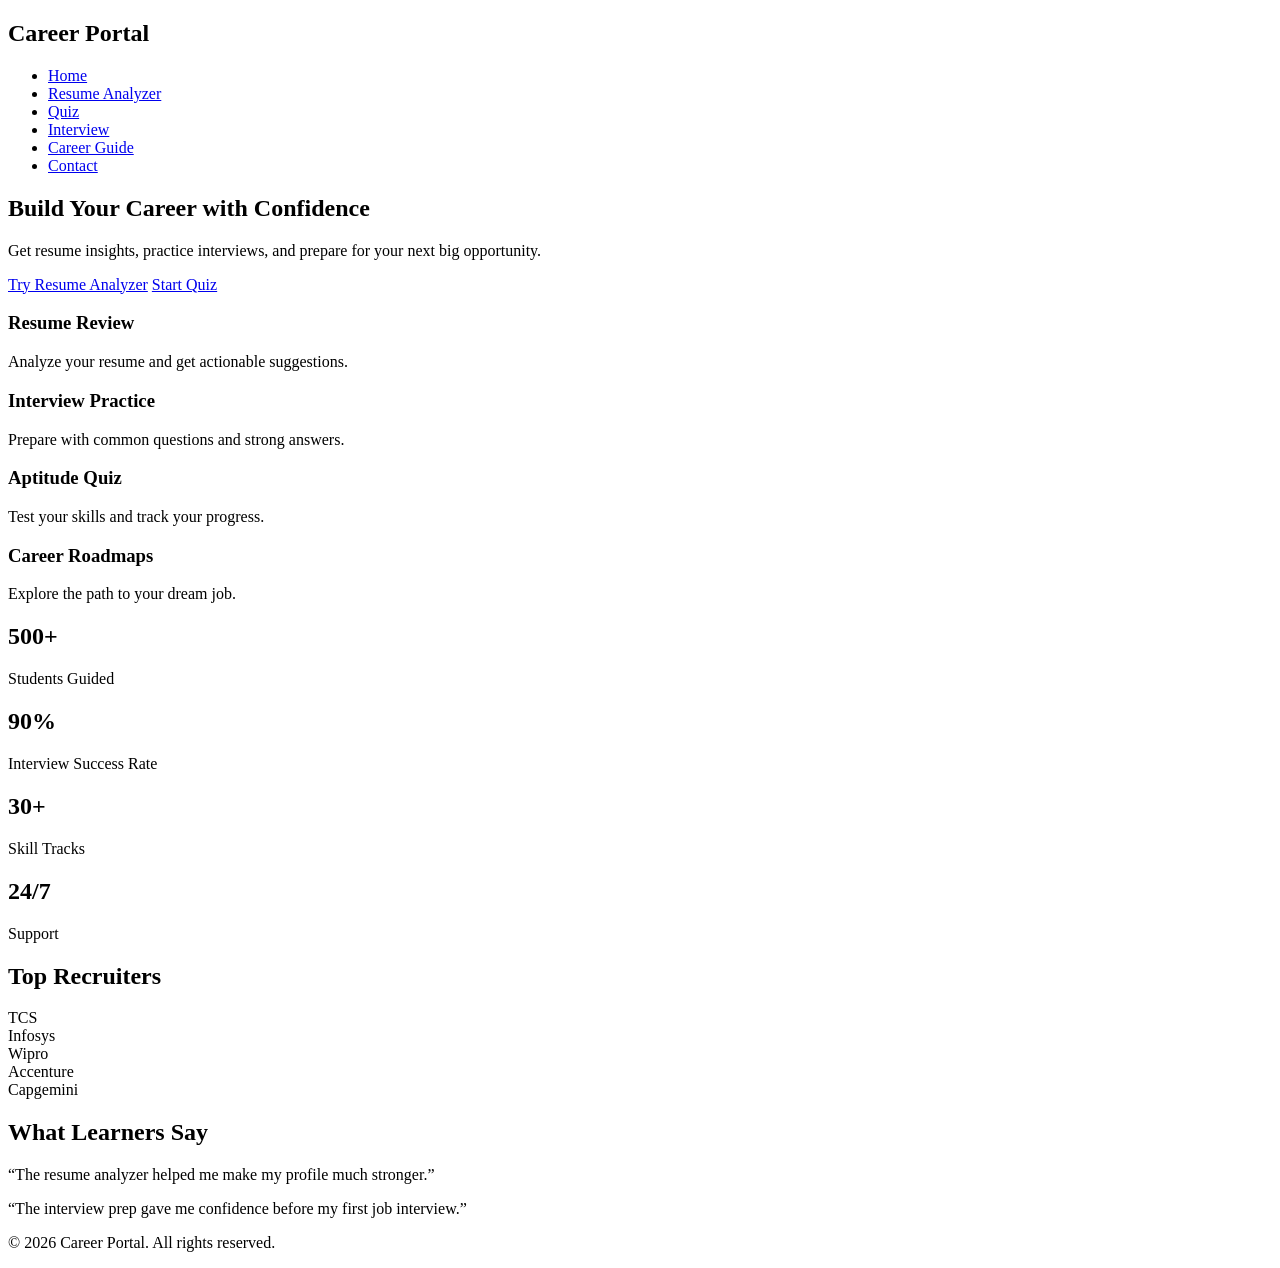
==== index.html @ 8e72afb0 "Add files via upload" ====
<!DOCTYPE html>
<html lang="en">
<head>
    <meta charset="UTF-8">
    <meta name="viewport" content="width=device-width, initial-scale=1.0">
    <title>Career Portal</title>
    <link rel="stylesheet" href="style.css">
</head>
<body>
    <nav>
        <h2>Career Portal</h2>
        <ul>
            <li><a href="index.html">Home</a></li>
            <li><a href="resume.html">Resume Analyzer</a></li>
            <li><a href="quiz.html">Quiz</a></li>
            <li><a href="interview.html">Interview</a></li>
            <li><a href="career.html">Career Guide</a></li>
            <li><a href="contact.html">Contact</a></li>
        </ul>
    </nav>

    <section class="hero">
        <div class="hero-content">
            <h1>Build Your Career with Confidence</h1>
            <p>Get resume insights, practice interviews, and prepare for your next big opportunity.</p>
            <a class="btn" href="resume.html">Try Resume Analyzer</a>
            <a class="btn2" href="quiz.html">Start Quiz</a>
        </div>
    </section>

    <section class="features">
        <div class="feature-card">
            <h3>Resume Review</h3>
            <p>Analyze your resume and get actionable suggestions.</p>
        </div>
        <div class="feature-card">
            <h3>Interview Practice</h3>
            <p>Prepare with common questions and strong answers.</p>
        </div>
        <div class="feature-card">
            <h3>Aptitude Quiz</h3>
            <p>Test your skills and track your progress.</p>
        </div>
        <div class="feature-card">
            <h3>Career Roadmaps</h3>
            <p>Explore the path to your dream job.</p>
        </div>
    </section>

    <section class="stats">
        <div class="stat-box">
            <h2>500+</h2>
            <p>Students Guided</p>
        </div>
        <div class="stat-box">
            <h2>90%</h2>
            <p>Interview Success Rate</p>
        </div>
        <div class="stat-box">
            <h2>30+</h2>
            <p>Skill Tracks</p>
        </div>
        <div class="stat-box">
            <h2>24/7</h2>
            <p>Support</p>
        </div>
    </section>

    <section class="recruiters">
        <h1>Top Recruiters</h1>
        <div class="company-box">
            <div class="company">TCS</div>
            <div class="company">Infosys</div>
            <div class="company">Wipro</div>
            <div class="company">Accenture</div>
            <div class="company">Capgemini</div>
        </div>
    </section>

    <section class="testimonials">
        <h1>What Learners Say</h1>
        <div class="testimonial-card">
            <p>“The resume analyzer helped me make my profile much stronger.”</p>
        </div>
        <div class="testimonial-card">
            <p>“The interview prep gave me confidence before my first job interview.”</p>
        </div>
    </section>

    <footer>
        <p>© 2026 Career Portal. All rights reserved.</p>
    </footer>
</body>
</html>
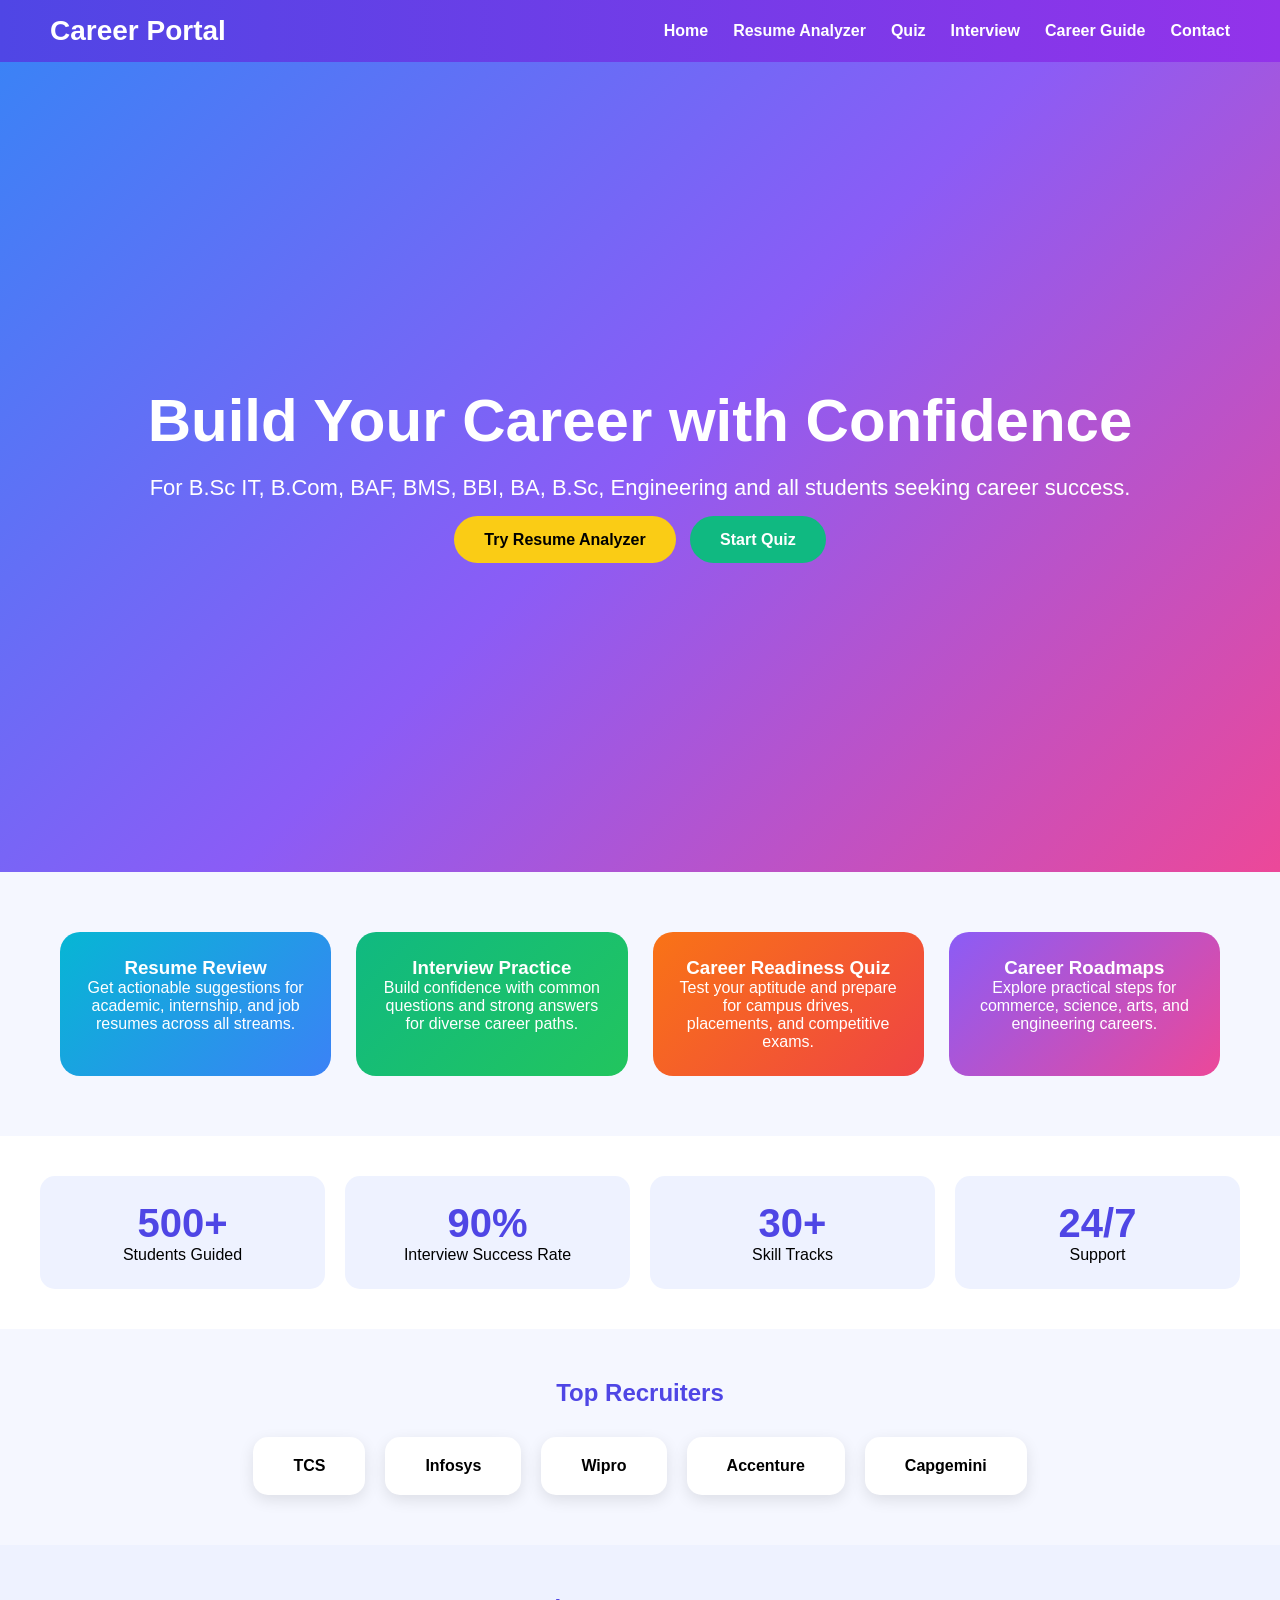
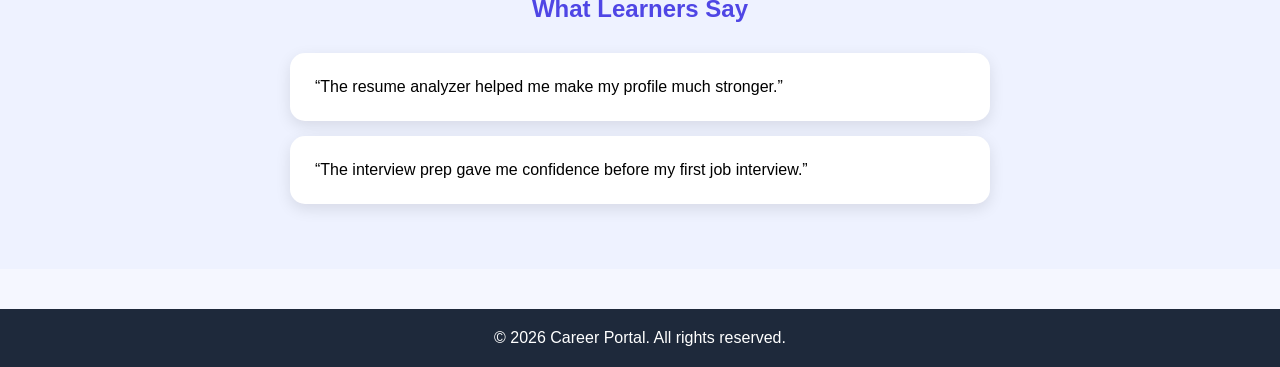
==== commit 77602709: "Add files via upload" ====
--- a/index.html
+++ b/index.html
@@ -22,7 +22,7 @@
     <section class="hero">
         <div class="hero-content">
             <h1>Build Your Career with Confidence</h1>
-            <p>Get resume insights, practice interviews, and prepare for your next big opportunity.</p>
+            <p>For B.Sc IT, B.Com, BAF, BMS, BBI, BA, B.Sc, Engineering and all students seeking career success.</p>
             <a class="btn" href="resume.html">Try Resume Analyzer</a>
             <a class="btn2" href="quiz.html">Start Quiz</a>
         </div>
@@ -31,19 +31,19 @@
     <section class="features">
         <div class="feature-card">
             <h3>Resume Review</h3>
-            <p>Analyze your resume and get actionable suggestions.</p>
+            <p>Get actionable suggestions for academic, internship, and job resumes across all streams.</p>
         </div>
         <div class="feature-card">
             <h3>Interview Practice</h3>
-            <p>Prepare with common questions and strong answers.</p>
+            <p>Build confidence with common questions and strong answers for diverse career paths.</p>
         </div>
         <div class="feature-card">
-            <h3>Aptitude Quiz</h3>
-            <p>Test your skills and track your progress.</p>
+            <h3>Career Readiness Quiz</h3>
+            <p>Test your aptitude and prepare for campus drives, placements, and competitive exams.</p>
         </div>
         <div class="feature-card">
             <h3>Career Roadmaps</h3>
-            <p>Explore the path to your dream job.</p>
+            <p>Explore practical steps for commerce, science, arts, and engineering careers.</p>
         </div>
     </section>
 
--- a/style.css
+++ b/style.css
@@ -0,0 +1,487 @@
+* {
+    margin: 0;
+    padding: 0;
+    box-sizing: border-box;
+    font-family: 'Poppins', sans-serif;
+}
+
+body {
+    background: #f5f7ff;
+}
+
+/* NAVBAR */
+
+nav {
+    background: linear-gradient(90deg, #4f46e5, #9333ea);
+    padding: 15px 50px;
+    display: flex;
+    justify-content: space-between;
+    align-items: center;
+    position: sticky;
+    top: 0;
+    z-index: 1000;
+}
+
+nav h2 {
+    color: white;
+    font-size: 28px;
+}
+
+nav ul {
+    display: flex;
+    list-style: none;
+}
+
+nav ul li {
+    margin-left: 25px;
+}
+
+nav ul li a {
+    text-decoration: none;
+    color: white;
+    font-weight: 600;
+    transition: .3s;
+}
+
+nav ul li a:hover {
+    color: #facc15;
+}
+
+/* HERO */
+
+.hero {
+    height: 90vh;
+    display: flex;
+    justify-content: center;
+    align-items: center;
+    text-align: center;
+    background: linear-gradient(135deg,
+            #3b82f6,
+            #8b5cf6,
+            #ec4899);
+    color: white;
+    padding: 20px;
+}
+
+.hero-content h1 {
+    font-size: 60px;
+    margin-bottom: 20px;
+}
+
+.hero-content p {
+    font-size: 22px;
+    margin-bottom: 30px;
+}
+
+.btn {
+    background: #facc15;
+    color: black;
+    padding: 15px 30px;
+    border-radius: 30px;
+    text-decoration: none;
+    font-weight: bold;
+    margin-right: 10px;
+}
+
+.btn:hover {
+    background: white;
+}
+
+.btn2 {
+    background: #10b981;
+    color: white;
+    padding: 15px 30px;
+    border-radius: 30px;
+    text-decoration: none;
+    font-weight: bold;
+}
+
+.btn2:hover {
+    background: #059669;
+}
+
+/* FEATURES */
+
+.features {
+    display: grid;
+    grid-template-columns: repeat(auto-fit, minmax(250px, 1fr));
+    gap: 25px;
+    padding: 60px;
+}
+
+.feature-card {
+    padding: 25px;
+    border-radius: 20px;
+    text-align: center;
+    color: white;
+    transition: .4s;
+}
+
+.feature-card:nth-child(1) {
+    background: linear-gradient(135deg, #06b6d4, #3b82f6);
+}
+
+.feature-card:nth-child(2) {
+    background: linear-gradient(135deg, #10b981, #22c55e);
+}
+
+.feature-card:nth-child(3) {
+    background: linear-gradient(135deg, #f97316, #ef4444);
+}
+
+.feature-card:nth-child(4) {
+    background: linear-gradient(135deg, #8b5cf6, #ec4899);
+}
+
+.feature-card:hover {
+    transform: translateY(-10px);
+}
+
+/* STATS */
+
+.stats {
+    display: grid;
+    grid-template-columns: repeat(auto-fit, minmax(200px, 1fr));
+    gap: 20px;
+    padding: 40px;
+    background: white;
+}
+
+.stat-box {
+    padding: 25px;
+    text-align: center;
+    background: #eef2ff;
+    border-radius: 15px;
+}
+
+.stat-box h2 {
+    font-size: 40px;
+    color: #4f46e5;
+}
+
+/* RECRUITERS */
+
+.recruiters {
+    padding: 50px;
+    text-align: center;
+}
+
+.recruiters h1 {
+    margin-bottom: 30px;
+    color: #4f46e5;
+}
+
+.company-box {
+    display: flex;
+    flex-wrap: wrap;
+    justify-content: center;
+    gap: 20px;
+}
+
+.company {
+    background: white;
+    padding: 20px 40px;
+    border-radius: 15px;
+    box-shadow: 0 5px 15px rgba(0, 0, 0, .1);
+    font-weight: bold;
+}
+
+/* TESTIMONIALS */
+
+.testimonials {
+    padding: 50px;
+    background: #eef2ff;
+}
+
+.testimonials h1 {
+    text-align: center;
+    margin-bottom: 30px;
+    color: #4f46e5;
+}
+
+.testimonial-card {
+    background: white;
+    padding: 25px;
+    margin: 15px auto;
+    max-width: 700px;
+    border-radius: 15px;
+    box-shadow: 0 5px 15px rgba(0, 0, 0, .1);
+}
+
+/* RESUME ANALYZER */
+
+.resume-container {
+    max-width: 800px;
+    margin: 50px auto;
+    background: white;
+    padding: 30px;
+    border-radius: 15px;
+    box-shadow: 0 5px 20px rgba(0, 0, 0, .2);
+}
+
+.resume-container h1 {
+    text-align: center;
+    margin-bottom: 20px;
+    color: #4f46e5;
+}
+
+.upload-box {
+    background: linear-gradient(135deg,
+            #4f46e5,
+            #9333ea);
+    padding: 25px;
+    border-radius: 15px;
+    text-align: center;
+    color: white;
+}
+
+.upload-box button {
+    background: #facc15;
+    color: black;
+    padding: 12px 25px;
+    border: none;
+    border-radius: 10px;
+    cursor: pointer;
+    font-weight: bold;
+}
+
+#score {
+    margin-top: 20px;
+    color: #10b981;
+    font-size: 24px;
+}
+
+#suggestions {
+    margin-top: 15px;
+    padding: 15px;
+    background: #f3f4f6;
+    border-radius: 10px;
+}
+
+#suggestions ul {
+    padding-left: 20px;
+}
+
+/* QUIZ */
+
+.name-box {
+    max-width: 500px;
+    margin: 40px auto;
+    display: flex;
+    gap: 10px;
+}
+
+.name-box input {
+    flex: 1;
+    padding: 12px;
+    border: 2px solid #cbd5e1;
+    border-radius: 10px;
+}
+
+.name-box button {
+    padding: 12px 18px;
+    border: none;
+    border-radius: 10px;
+    background: #4f46e5;
+    color: white;
+    cursor: pointer;
+}
+
+.quiz-container {
+    max-width: 800px;
+    margin: 40px auto;
+    background: white;
+    padding: 30px;
+    border-radius: 15px;
+    box-shadow: 0 5px 20px rgba(0, 0, 0, .2);
+}
+
+.result-card {
+    text-align: center;
+    padding: 30px;
+    background: linear-gradient(135deg, #eef2ff, #f5f3ff);
+    border-radius: 15px;
+}
+
+.result-card button {
+    padding: 12px 20px;
+    background: #10b981;
+    color: white;
+    border: none;
+    border-radius: 10px;
+    cursor: pointer;
+}
+
+#timer {
+    font-size: 22px;
+    font-weight: bold;
+    color: red;
+    margin-bottom: 20px;
+}
+
+.progress {
+    height: 15px;
+    background: #ddd;
+    border-radius: 20px;
+    margin-bottom: 20px;
+}
+
+#progressBar {
+    height: 100%;
+    width: 0%;
+    border-radius: 20px;
+    background: linear-gradient(90deg,
+            #3b82f6,
+            #10b981);
+}
+
+#answers button {
+    display: block;
+    width: 100%;
+    padding: 12px;
+    margin: 10px 0;
+    border: none;
+    background: #eef2ff;
+    border-radius: 10px;
+    cursor: pointer;
+}
+
+/* INTERVIEW */
+
+.interview-container {
+    max-width: 900px;
+    margin: 40px auto;
+    padding: 30px;
+    background: white;
+    border-radius: 15px;
+    box-shadow: 0 5px 20px rgba(0, 0, 0, .2);
+}
+
+#searchBox {
+    width: 100%;
+    padding: 12px;
+    border: 2px solid #4f46e5;
+    border-radius: 10px;
+    margin-bottom: 20px;
+}
+
+.accordion {
+    width: 100%;
+    padding: 15px;
+    border: none;
+    background: linear-gradient(90deg,
+            #4f46e5,
+            #9333ea);
+    color: white;
+    margin-top: 10px;
+    border-radius: 10px;
+    cursor: pointer;
+}
+
+.panel {
+    display: none;
+    padding: 15px;
+    background: #f3f4f6;
+}
+
+/* CAREER */
+
+.career-container {
+    max-width: 1100px;
+    margin: 40px auto;
+    padding: 20px;
+}
+
+.roadmap-card {
+    background: white;
+    padding: 25px;
+    margin-bottom: 20px;
+    border-radius: 15px;
+    border-left: 8px solid #4f46e5;
+    box-shadow: 0 5px 15px rgba(0, 0, 0, .15);
+}
+
+.tip-card {
+    background: linear-gradient(135deg,
+            #4f46e5,
+            #9333ea);
+    color: white;
+    padding: 15px;
+    margin: 10px 0;
+    border-radius: 10px;
+}
+
+/* CONTACT */
+
+.contact-container {
+    max-width: 700px;
+    margin: 50px auto;
+    background: white;
+    padding: 30px;
+    border-radius: 15px;
+    box-shadow: 0 5px 20px rgba(0, 0, 0, .2);
+}
+
+.contact-container input,
+.contact-container textarea {
+    width: 100%;
+    padding: 12px;
+    margin: 10px 0;
+    border: 2px solid #ddd;
+    border-radius: 10px;
+}
+
+.contact-container button {
+    width: 100%;
+    padding: 12px;
+    background: linear-gradient(90deg,
+            #4f46e5,
+            #9333ea);
+    color: white;
+    border: none;
+    border-radius: 10px;
+    cursor: pointer;
+}
+
+#successMsg {
+    margin-top: 15px;
+    text-align: center;
+    font-weight: 600;
+}
+
+/* FOOTER */
+
+footer {
+    background: #1e293b;
+    color: white;
+    text-align: center;
+    padding: 20px;
+    margin-top: 40px;
+}
+
+/* MOBILE */
+
+@media(max-width:768px) {
+
+    nav {
+        flex-direction: column;
+    }
+
+    nav ul {
+        flex-direction: column;
+        text-align: center;
+    }
+
+    nav ul li {
+        margin: 10px 0;
+    }
+
+    .hero-content h1 {
+        font-size: 35px;
+    }
+
+    .hero-content p {
+        font-size: 18px;
+    }
+
+}
